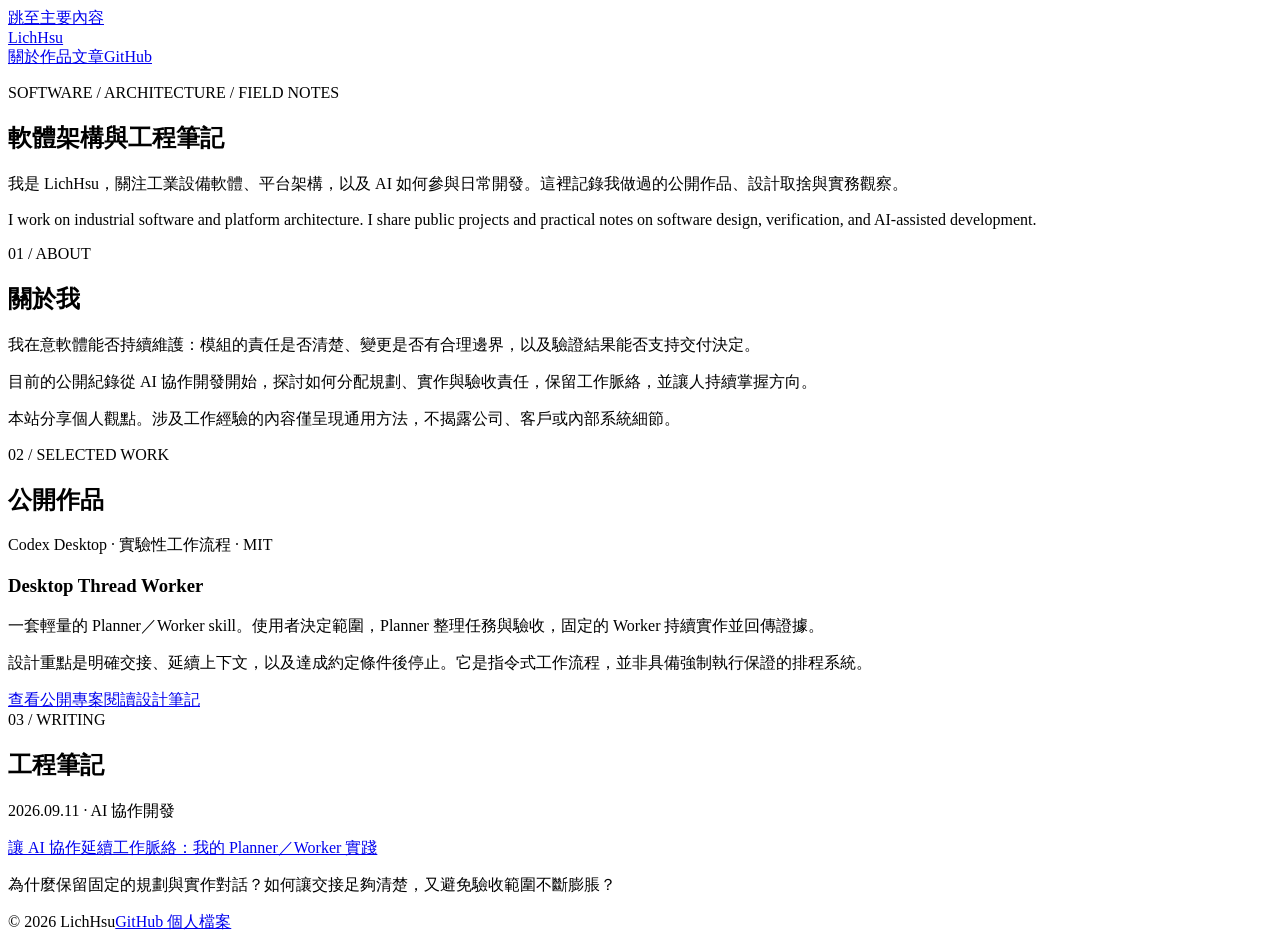
==== index.html @ 35882cbb "Add index.html" ====
<!doctype html>
<html lang="zh-Hant"><head><meta charset="utf-8"><meta name="viewport" content="width=device-width,initial-scale=1"><title>LichHsu — 軟體架構與工程筆記</title><meta name="description" content="LichHsu 的個人網站。關注工業設備軟體、平台架構與 AI 協作開發，分享公開作品、設計取捨與工程筆記。"><link rel="stylesheet" href="style.css"></head><body>
<a class="skip" href="#main">跳至主要內容</a>
<header><a class="brand" href="index.html">LichHsu</a><nav aria-label="主要導覽"><a href="#about">關於</a><a href="#work">作品</a><a href="#writing">文章</a><a href="https://github.com/LichHsu">GitHub</a></nav></header>
<main id="main"><section class="hero"><p class="eyebrow" lang="en">SOFTWARE / ARCHITECTURE / FIELD NOTES</p><h1>軟體架構與工程筆記</h1><p class="intro">我是 LichHsu，關注工業設備軟體、平台架構，以及 AI 如何參與日常開發。這裡記錄我做過的公開作品、設計取捨與實務觀察。</p><p class="english" lang="en">I work on industrial software and platform architecture. I share public projects and practical notes on software design, verification, and AI-assisted development.</p></section>
<section id="about" class="section"><div><span class="section-label">01 / ABOUT</span><h2>關於我</h2></div><div><p>我在意軟體能否持續維護：模組的責任是否清楚、變更是否有合理邊界，以及驗證結果能否支持交付決定。</p><p>目前的公開紀錄從 AI 協作開發開始，探討如何分配規劃、實作與驗收責任，保留工作脈絡，並讓人持續掌握方向。</p><p class="meta">本站分享個人觀點。涉及工作經驗的內容僅呈現通用方法，不揭露公司、客戶或內部系統細節。</p></div></section>
<section id="work" class="section"><div><span class="section-label">02 / SELECTED WORK</span><h2>公開作品</h2></div><div class="project"><p class="meta">Codex Desktop · 實驗性工作流程 · MIT</p><h3>Desktop Thread Worker</h3><p>一套輕量的 Planner／Worker skill。使用者決定範圍，Planner 整理任務與驗收，固定的 Worker 持續實作並回傳證據。</p><p>設計重點是明確交接、延續上下文，以及達成約定條件後停止。它是指令式工作流程，並非具備強制執行保證的排程系統。</p><div class="links"><a href="https://github.com/LichHsu/codex-desktop-thread-worker">查看公開專案</a><a href="articles/context-continuity.html">閱讀設計筆記</a></div></div></section>
<section id="writing" class="section"><div><span class="section-label">03 / WRITING</span><h2>工程筆記</h2></div><div><p class="meta"><time datetime="2026-09-11">2026.09.11</time> · AI 協作開發</p><p><a class="article-link" href="articles/context-continuity.html">讓 AI 協作延續工作脈絡：我的 Planner／Worker 實踐</a></p><p>為什麼保留固定的規劃與實作對話？如何讓交接足夠清楚，又避免驗收範圍不斷膨脹？</p></div></section></main>
<footer><span>© 2026 LichHsu</span><a href="https://github.com/LichHsu">GitHub 個人檔案</a></footer></body></html>
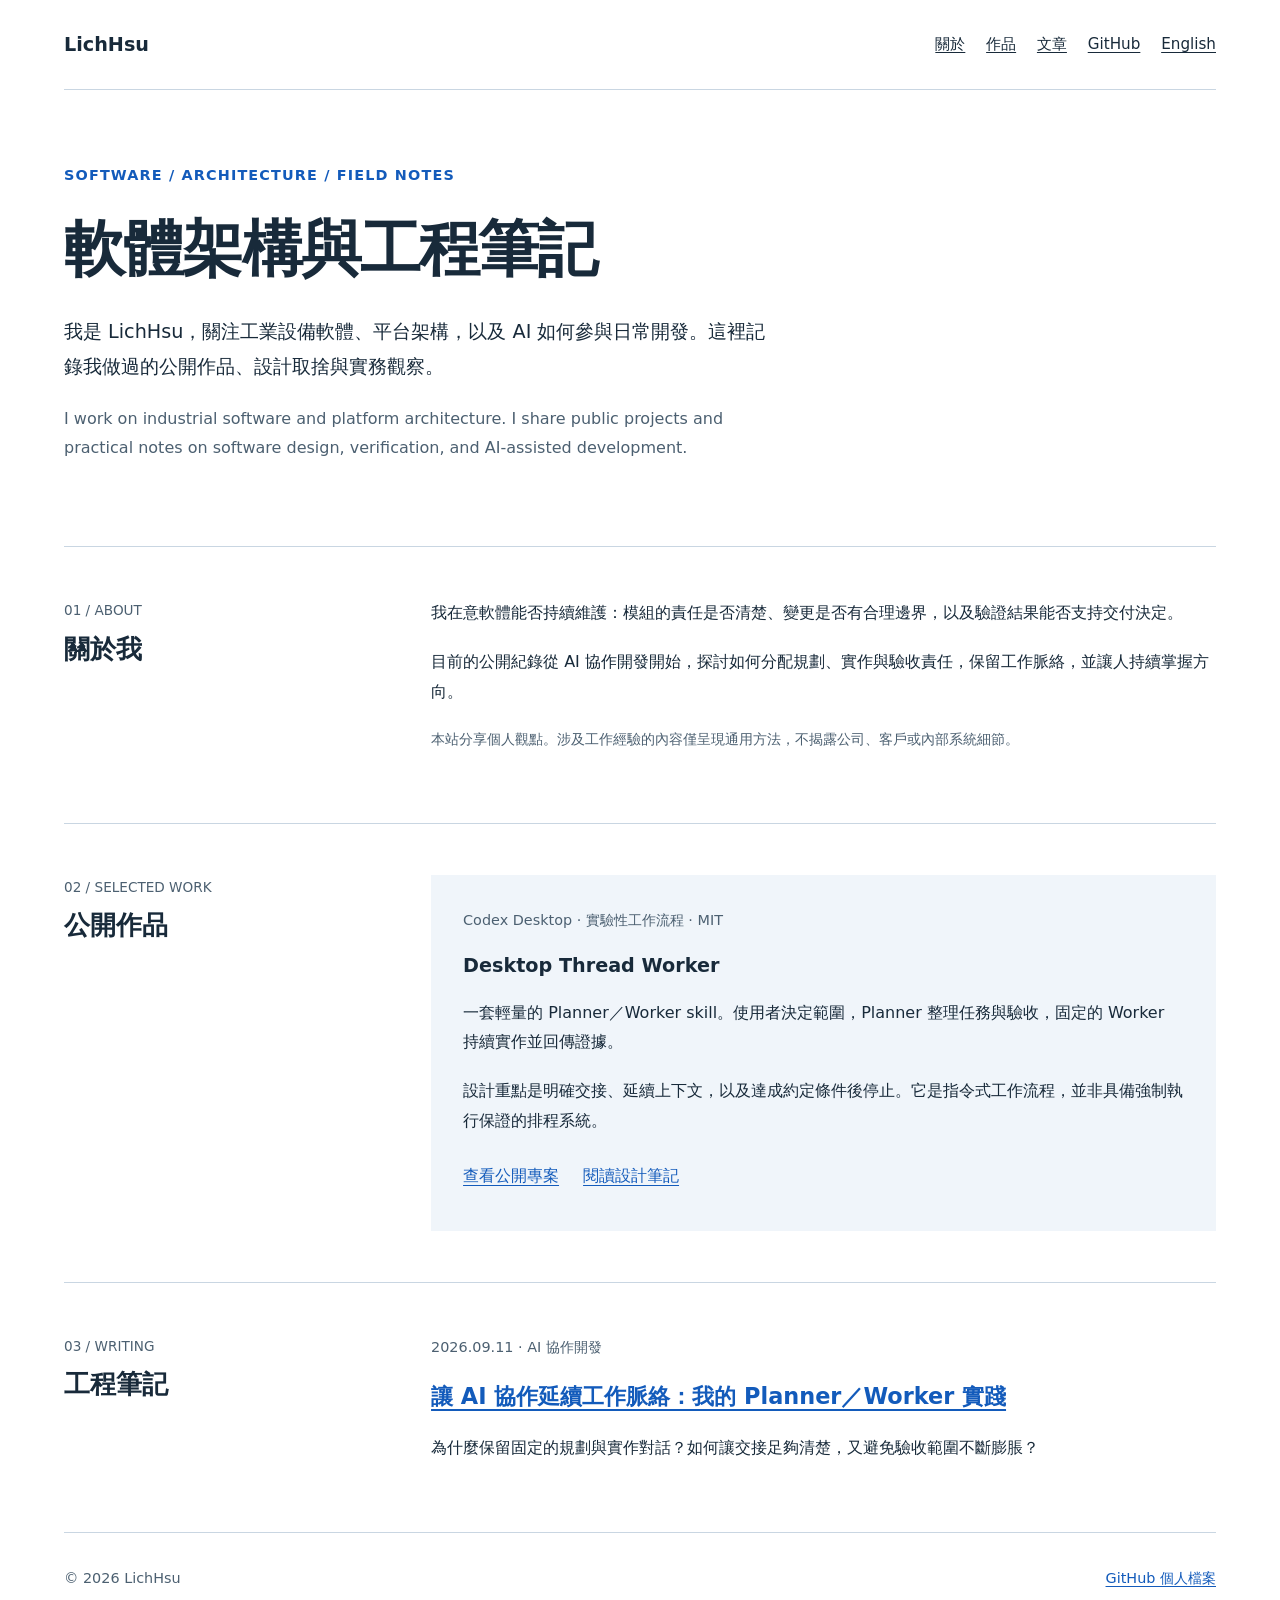
==== commit 02ede0f9: "Add English homepage and article with language navigation" ====
--- a/index.html
+++ b/index.html
@@ -1,7 +1,7 @@
 <!doctype html>
-<html lang="zh-Hant"><head><meta charset="utf-8"><meta name="viewport" content="width=device-width,initial-scale=1"><title>LichHsu — 軟體架構與工程筆記</title><meta name="description" content="LichHsu 的個人網站。關注工業設備軟體、平台架構與 AI 協作開發，分享公開作品、設計取捨與工程筆記。"><link rel="stylesheet" href="style.css"></head><body>
+<html lang="zh-Hant"><head><meta charset="utf-8"><meta name="viewport" content="width=device-width,initial-scale=1"><title>LichHsu — 軟體架構與工程筆記</title><meta name="description" content="LichHsu 的個人網站。關注工業設備軟體、平台架構與 AI 協作開發，分享公開作品、設計取捨與工程筆記。"><link rel="stylesheet" href="style.css"><link rel="canonical" href="https://lichhsu.github.io/index.html"><link rel="alternate" hreflang="zh-Hant" href="https://lichhsu.github.io/index.html"><link rel="alternate" hreflang="en" href="https://lichhsu.github.io/en/index.html"></head><body>
 <a class="skip" href="#main">跳至主要內容</a>
-<header><a class="brand" href="index.html">LichHsu</a><nav aria-label="主要導覽"><a href="#about">關於</a><a href="#work">作品</a><a href="#writing">文章</a><a href="https://github.com/LichHsu">GitHub</a></nav></header>
+<header><a class="brand" href="index.html">LichHsu</a><nav aria-label="主要導覽"><a href="#about">關於</a><a href="#work">作品</a><a href="#writing">文章</a><a href="https://github.com/LichHsu">GitHub</a><a href="en/index.html" lang="en" hreflang="en" aria-label="Read in English">English</a></nav></header>
 <main id="main"><section class="hero"><p class="eyebrow" lang="en">SOFTWARE / ARCHITECTURE / FIELD NOTES</p><h1>軟體架構與工程筆記</h1><p class="intro">我是 LichHsu，關注工業設備軟體、平台架構，以及 AI 如何參與日常開發。這裡記錄我做過的公開作品、設計取捨與實務觀察。</p><p class="english" lang="en">I work on industrial software and platform architecture. I share public projects and practical notes on software design, verification, and AI-assisted development.</p></section>
 <section id="about" class="section"><div><span class="section-label">01 / ABOUT</span><h2>關於我</h2></div><div><p>我在意軟體能否持續維護：模組的責任是否清楚、變更是否有合理邊界，以及驗證結果能否支持交付決定。</p><p>目前的公開紀錄從 AI 協作開發開始，探討如何分配規劃、實作與驗收責任，保留工作脈絡，並讓人持續掌握方向。</p><p class="meta">本站分享個人觀點。涉及工作經驗的內容僅呈現通用方法，不揭露公司、客戶或內部系統細節。</p></div></section>
 <section id="work" class="section"><div><span class="section-label">02 / SELECTED WORK</span><h2>公開作品</h2></div><div class="project"><p class="meta">Codex Desktop · 實驗性工作流程 · MIT</p><h3>Desktop Thread Worker</h3><p>一套輕量的 Planner／Worker skill。使用者決定範圍，Planner 整理任務與驗收，固定的 Worker 持續實作並回傳證據。</p><p>設計重點是明確交接、延續上下文，以及達成約定條件後停止。它是指令式工作流程，並非具備強制執行保證的排程系統。</p><div class="links"><a href="https://github.com/LichHsu/codex-desktop-thread-worker">查看公開專案</a><a href="articles/context-continuity.html">閱讀設計筆記</a></div></div></section>
--- a/style.css
+++ b/style.css
@@ -0,0 +1 @@
+:root{color-scheme:light;--ink:#182a3a;--muted:#4c6071;--accent:#135bbb;--paper:#fff;--wash:#f0f5fa;--line:#c9d6e2;font-family:system-ui,-apple-system,"Segoe UI","Microsoft JhengHei",sans-serif;color:var(--ink);background:var(--paper);font-size:100%}*{box-sizing:border-box}body{margin:0;line-height:1.85}a{color:var(--accent);text-underline-offset:.23em;overflow-wrap:anywhere}a:hover{text-decoration-thickness:2px}a:focus-visible{outline:3px solid var(--accent);outline-offset:5px}header,main,footer{width:min(72rem,100% - 3rem);margin-inline:auto}header{display:flex;flex-wrap:wrap;justify-content:space-between;align-items:center;gap:1rem;padding-block:1.4rem;border-bottom:1px solid var(--line)}.brand{font-weight:750;color:var(--ink);font-size:1.2rem;text-decoration:none}nav{display:flex;gap:.5rem 1.3rem;flex-wrap:wrap}nav a{display:inline-flex;align-items:center;min-height:2.75rem;color:var(--ink);font-size:.95rem}.skip{position:absolute;inset-block-start:-8rem;inset-inline-start:1rem;background:var(--paper);padding:1rem;z-index:2}.skip:focus{inset-block-start:1rem}.hero{padding-block:4.5rem 4rem;max-width:55rem}.eyebrow{font-size:.9rem;color:var(--accent);font-weight:650;letter-spacing:.08em}h1,h2,h3{line-height:1.35;text-wrap:balance;overflow-wrap:anywhere}h1{font-size:clamp(2.2rem,5vw,3.8rem);letter-spacing:-.03em;margin-block:1rem 1.5rem}h2{font-size:1.6rem;margin-block:0 1.3rem}h3{font-size:1.2rem}p{margin-block:0 1.2rem}.intro{font-size:1.2rem;max-width:44rem}.english,.meta{color:var(--muted)}.english{max-width:44rem;font-size:1rem}.section{padding-block:3.2rem;border-top:1px solid var(--line);display:grid;grid-template-columns:1fr 2.4fr;gap:2.5rem}.section>div{min-width:0}.section-label{font-size:.85rem;display:block;color:var(--muted);margin-block-end:.5rem}.project{padding:2rem;background:var(--wash)}.project h3{margin-block-start:0}.links{display:flex;flex-wrap:wrap;gap:.5rem 1.5rem}.links a{padding-block:.4rem;min-height:2.75rem}.article-link{font-size:1.4rem;line-height:1.5;font-weight:650}.meta{font-size:.9rem}.article{max-width:46rem;padding-block:3rem 4rem}.article h1{font-size:clamp(2rem,4vw,3rem)}.article h2{margin-block:3rem 1rem}.article li{margin-block:.65rem}.article ul,.article ol{padding-inline-start:1.5rem}.flow{background:var(--wash);padding:1.5rem 2rem}.flow li{padding-inline-start:.4rem}.note{border-inline-start:3px solid var(--accent);padding-inline-start:1.3rem;color:var(--muted)}footer{border-top:1px solid var(--line);padding-block:2rem;color:var(--muted);font-size:.9rem;display:flex;gap:1rem;flex-wrap:wrap;justify-content:space-between}section{scroll-margin-block-start:1.5rem}@media(max-width:48rem){.section{grid-template-columns:1fr;gap:.5rem}.hero{padding-block:3rem}.project{padding:1.4rem}header,main,footer{width:calc(100% - 2rem)}}@media(forced-colors:active){a:focus-visible{outline-color:Highlight}}
